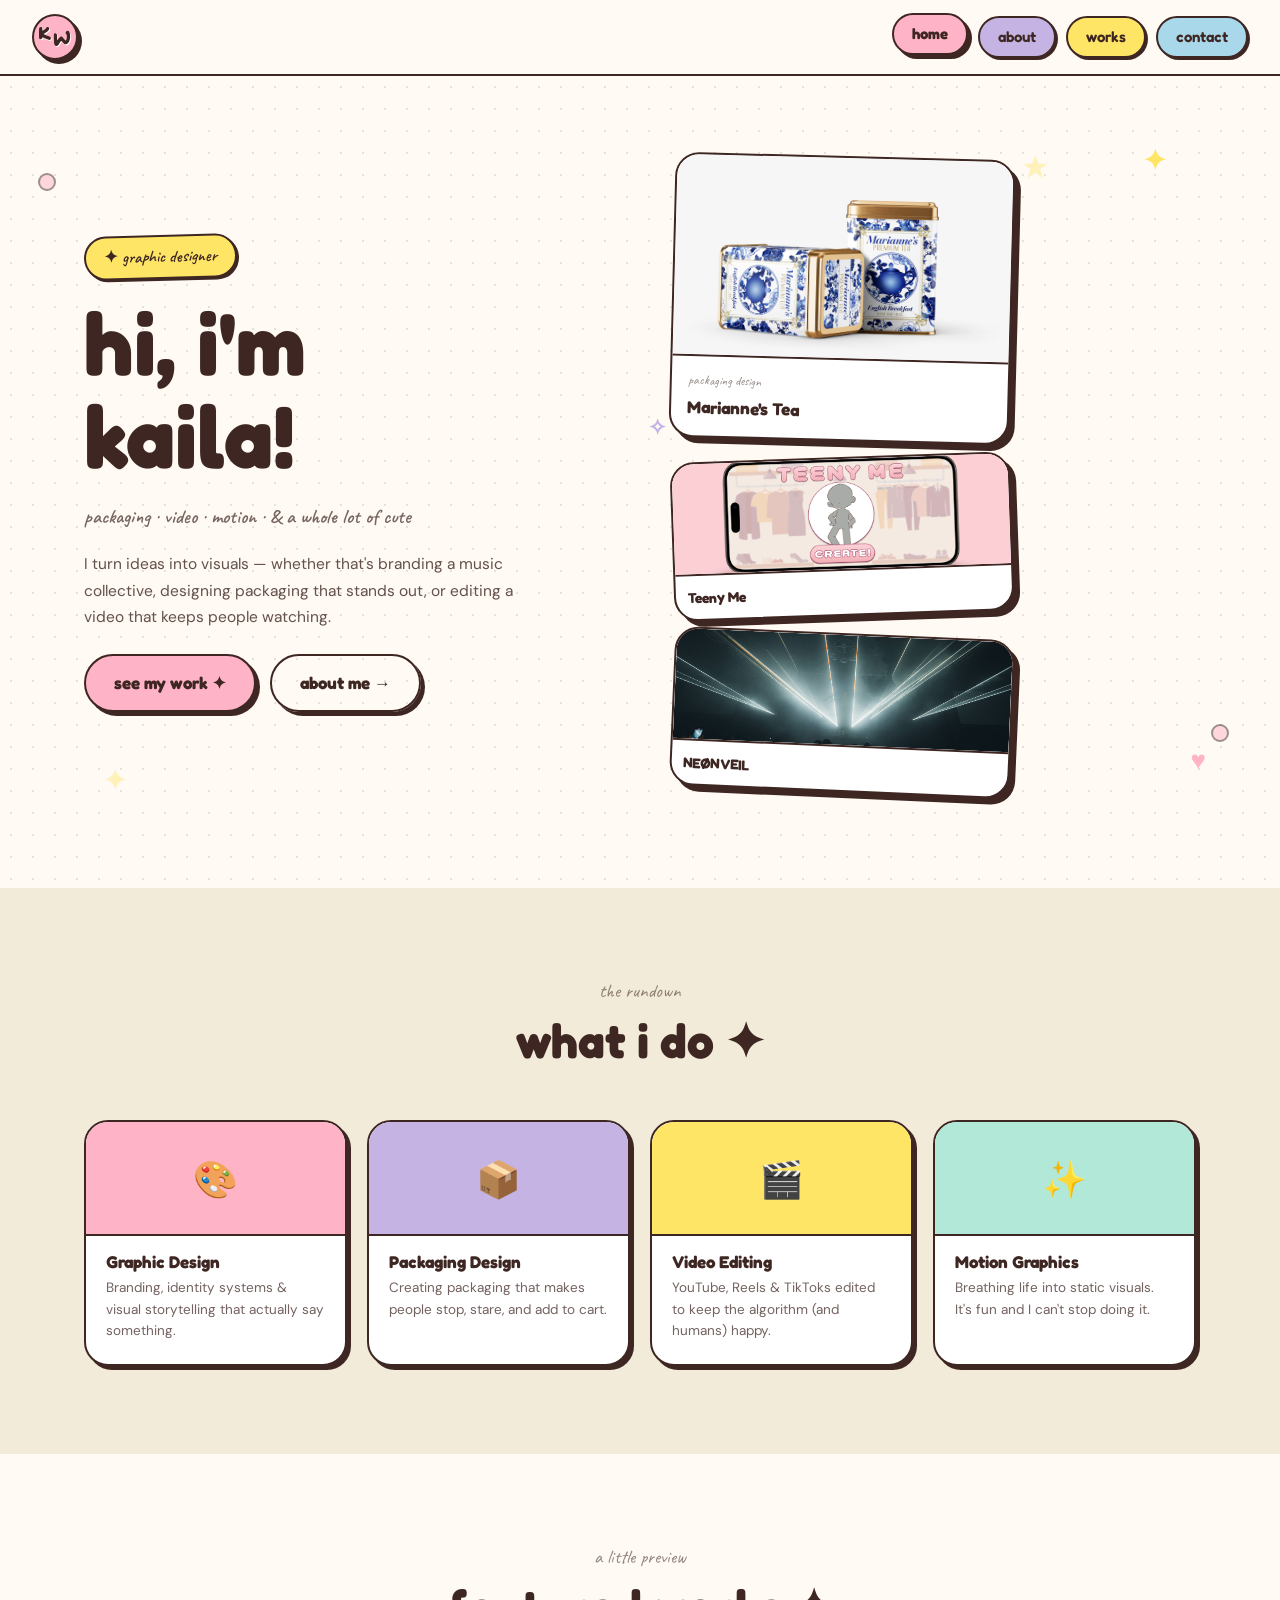
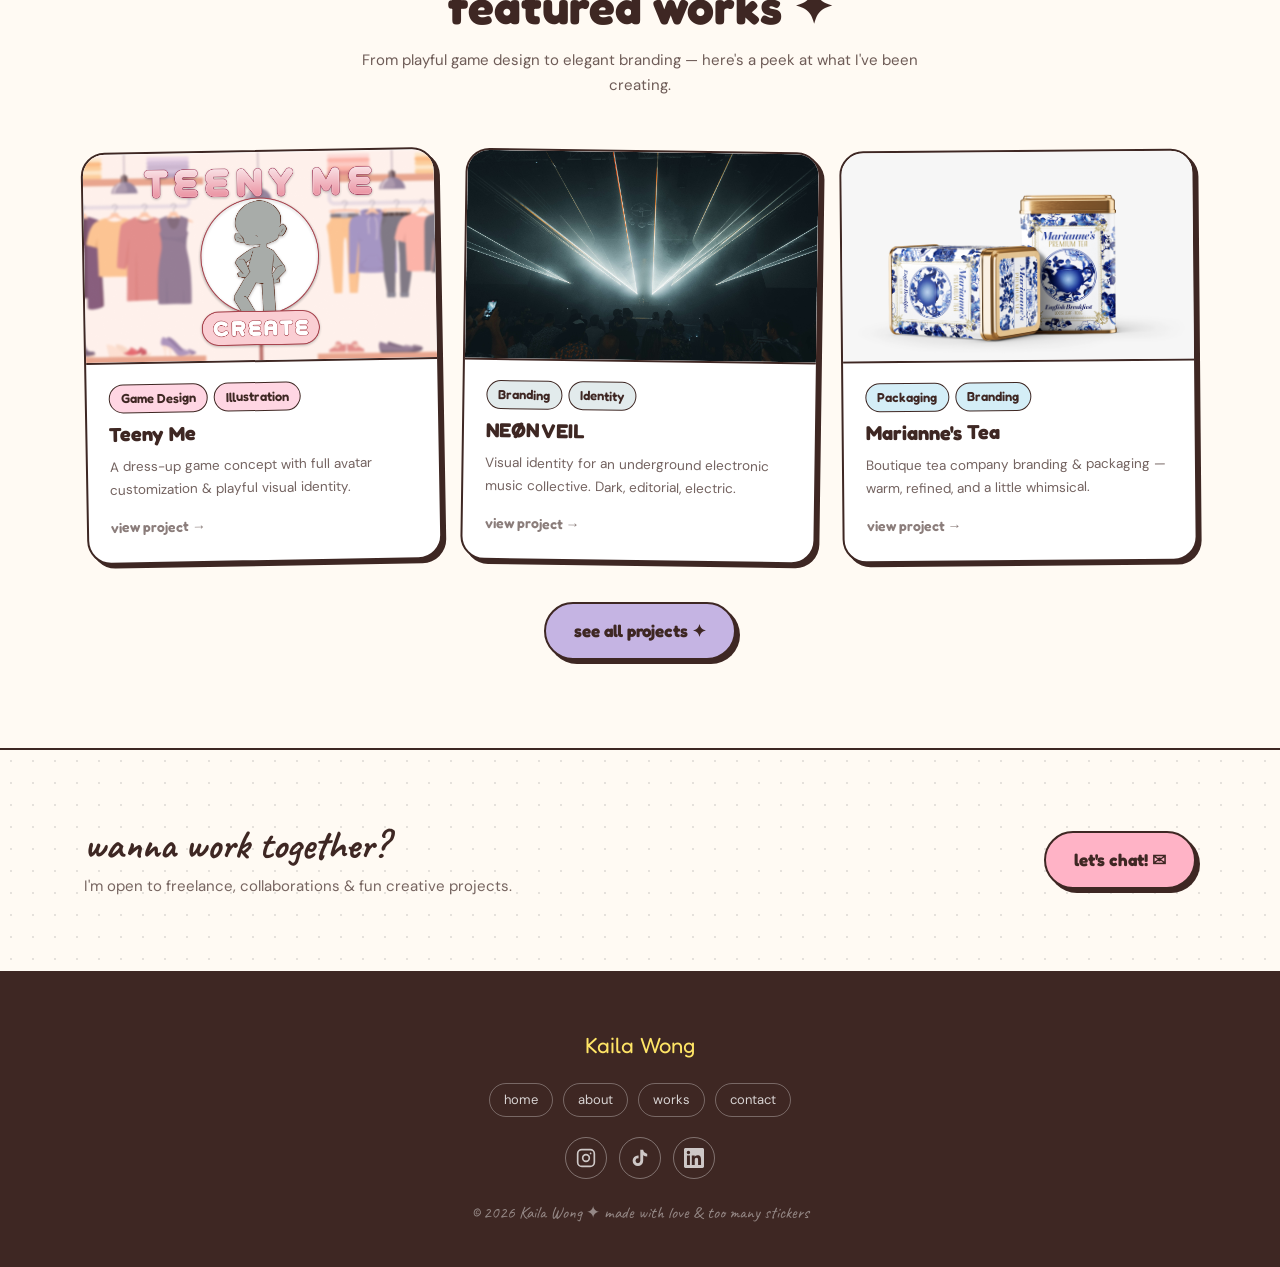
==== index.html @ 38f7f933 "initial commit - portfolio redesign" ====
<!DOCTYPE html>
<html lang="en">
<head>
  <meta charset="UTF-8" />
  <meta name="viewport" content="width=device-width, initial-scale=1.0" />
  <title>Kaila Wong — Graphic Designer</title>
  <link rel="icon" type="image/svg+xml" href="assets/images/logo/KW-PL-BrownWhite.svg" />
  <link rel="stylesheet" href="css/styles.css" />
  <link rel="stylesheet" href="css/index.css" />
</head>
<body>

  <!-- NAV -->
  <nav class="nav" role="navigation" aria-label="Main navigation">
    <a href="index.html" class="nav-logo" aria-label="Kaila Wong — home"><img src="assets/images/logo/KW-PL-BrownWhite.svg" alt="KW" class="nav-logo-img"></a>
    <button class="nav-toggle" aria-label="Toggle menu" aria-expanded="false">☰</button>
    <ul class="nav-links" id="nav-links">
      <li><a href="index.html"   class="nav-link active" data-color="pink">home</a></li>
      <li><a href="about.html"   class="nav-link" data-color="lavender">about</a></li>
      <li><a href="works.html"   class="nav-link" data-color="yellow">works</a></li>
      <li><a href="contact.html" class="nav-link" data-color="sky">contact</a></li>
    </ul>
  </nav>

  <main>

    <!-- HERO -->
    <section class="hero dot-bg">
      <div class="hero-inner container">

        <!-- Left: text -->
        <div class="hero-text">
          <span class="hero-tag hand">✦ graphic designer</span>
          <h1 class="hero-heading">hi, i'm<br>kaila!</h1>
          <p class="hero-sub hand">packaging · video · motion · &amp; a whole lot of cute</p>
          <p class="hero-desc">
            I turn ideas into visuals — whether that's branding a music collective,
            designing packaging that stands out, or editing a video that keeps people watching.
          </p>
          <div class="hero-btns">
            <a href="works.html" class="btn btn-pink">see my work ✦</a>
            <a href="about.html" class="btn btn-ghost">about me →</a>
          </div>
        </div>

        <!-- Right: sticker cluster -->
        <div class="hero-cluster" aria-hidden="true">
          <div class="cluster-card cluster-main shine">
            <div class="cluster-img-wrap">
              <div class="cluster-img-placeholder" style="background: #D4E5F7;">
                <span><img src="assets/images/mpt/EnglishBreakfast.jpg" alt="tea cans"></span>
              </div>
            </div>
            <div class="cluster-info">
              <p class="cluster-cat hand">packaging design</p>
              <p class="cluster-name">Marianne's Tea</p>
            </div>
          </div>
          <div class="cluster-card cluster-sm cluster-sm-1 shine">
            <div class="cluster-img-placeholder sm" style="background: #FFD6E3;">
              <span><img src="assets/images/tm/TeenyMeHomescreenPinkFinal.webp" alt="Teeny Me homepage"></span>
            </div>
            <p class="cluster-name sm">Teeny Me</p>
          </div>
          <div class="cluster-card cluster-sm cluster-sm-2 shine">
            <div class="cluster-img-placeholder sm" style="background: #3E5452;">
              <span><img src="assets/images/nv/lightshow-hero.webp" alt=""></span>
            </div>
            <p class="cluster-name sm">NEØN VEIL</p>
          </div>

          <!-- Floating deco stickers -->
          <span class="deco deco-star" style="top:-18px;right:30px;--r:12deg;--dur:3.5s;--delay:0s;">✦</span>
          <span class="deco deco-heart" style="bottom:10px;right:-10px;--r:-8deg;--dur:4.2s;--delay:0.6s;">♥</span>
          <span class="deco deco-spark" style="top:40%;left:-24px;--r:5deg;--dur:5s;--delay:1s;">✧</span>
        </div>

      </div>

      <!-- Background floating deco (hero level) -->
      <div aria-hidden="true">
        <span class="deco deco-dot" style="top:12%;left:3%;--r:0deg;--dur:5.5s;--delay:0.2s;"></span>
        <span class="deco deco-dot" style="bottom:18%;right:4%;--r:0deg;--dur:6s;--delay:1.4s;"></span>
        <span class="deco deco-star-lg" style="top:8%;right:18%;--r:-15deg;--dur:4.5s;--delay:0.8s;">★</span>
        <span class="deco deco-star-lg" style="bottom:10%;left:8%;--r:20deg;--dur:4s;--delay:1.8s;">✦</span>
      </div>
    </section>

    <!-- WHAT I DO -->
    <section class="section what-i-do section-alt">
      <div class="container">
        <div class="section-header">
          <span class="section-eyebrow">the rundown</span>
          <h2 class="section-title">what i do ✦</h2>
        </div>
        <div class="services-grid">

          <div class="service-card sticker-card shine" style="--accent: var(--pink);">
            <div class="service-icon" style="background: var(--pink);">🎨</div>
            <h3 class="service-name">Graphic Design</h3>
            <p class="service-desc">Branding, identity systems &amp; visual storytelling that actually say something.</p>
          </div>

          <div class="service-card sticker-card shine" style="--accent: var(--lavender);">
            <div class="service-icon" style="background: var(--lavender);">📦</div>
            <h3 class="service-name">Packaging Design</h3>
            <p class="service-desc">Creating packaging that makes people stop, stare, and add to cart.</p>
          </div>

          <div class="service-card sticker-card shine" style="--accent: var(--yellow);">
            <div class="service-icon" style="background: var(--yellow);">🎬</div>
            <h3 class="service-name">Video Editing</h3>
            <p class="service-desc">YouTube, Reels &amp; TikToks edited to keep the algorithm (and humans) happy.</p>
          </div>

          <div class="service-card sticker-card shine" style="--accent: var(--mint);">
            <div class="service-icon" style="background: var(--mint);">✨</div>
            <h3 class="service-name">Motion Graphics</h3>
            <p class="service-desc">Breathing life into static visuals. It's fun and I can't stop doing it.</p>
          </div>

        </div>
      </div>
    </section>

    <!-- FEATURED WORKS -->
    <section class="section featured-works">
      <div class="container">
        <div class="section-header">
          <span class="section-eyebrow">a little preview</span>
          <h2 class="section-title">featured works ✦</h2>
          <p class="section-desc">From playful game design to elegant branding — here's a peek at what I've been creating.</p>
        </div>
        <div class="featured-grid">

          <!-- Project 1 -->
          <a href="teeny-me.html" class="featured-card sticker-card shine">
            <div class="featured-img" style="background: #FFD6E3;">
              <span class="featured-img-label"><img src="assets/images/tm/Home Page.webp" alt="teeny me title screen" style="pointer-events:none;"></span>
            </div>
            <div class="featured-info">
              <div class="featured-tags">
                <span class="badge pink">Game Design</span>
                <span class="badge pink">Illustration</span>
              </div>
              <h3 class="featured-title">Teeny Me</h3>
              <p class="featured-desc">A dress-up game concept with full avatar customization &amp; playful visual identity.</p>
              <span class="featured-cta">view project →</span>
            </div>
          </a>

          <!-- Project 2 -->
          <a href="neon-veil.html" class="featured-card sticker-card shine">
            <div class="featured-img" style="background: #3E5452;">
              <span class="featured-img-label"><img src="assets/images/nv/lightshow-hero.webp" alt="" style="pointer-events:none;"></span>
            </div>
            <div class="featured-info">
              <div class="featured-tags">
                <span class="badge" style="background:rgba(160,189,191,0.3);border-color:var(--dark);">Branding</span>
                <span class="badge" style="background:rgba(160,189,191,0.3);border-color:var(--dark);">Identity</span>
              </div>
              <h3 class="featured-title">NEØN VEIL</h3>
              <p class="featured-desc">Visual identity for an underground electronic music collective. Dark, editorial, electric.</p>
              <span class="featured-cta">view project →</span>
            </div>
          </a>

          <!-- Project 3 -->
          <a href="marianne-tea.html" class="featured-card sticker-card shine">
            <div class="featured-img" style="background: #D4E5F7;">
              <span class="featured-img-label"><img src="assets/images/mpt/EnglishBreakfast.jpg" alt="" style="pointer-events:none;"></span>
            </div>
            <div class="featured-info">
              <div class="featured-tags">
                <span class="badge sky">Packaging</span>
                <span class="badge sky">Branding</span>
              </div>
              <h3 class="featured-title">Marianne's Tea</h3>
              <p class="featured-desc">Boutique tea company branding &amp; packaging — warm, refined, and a little whimsical.</p>
              <span class="featured-cta">view project →</span>
            </div>
          </a>

        </div>

        <div class="featured-cta-wrap">
          <a href="works.html" class="btn btn-lavender">see all projects ✦</a>
        </div>
      </div>
    </section>

    <!-- CTA STRIP -->
    <section class="cta-strip dot-bg">
      <div class="container cta-inner">
        <div class="cta-text">
          <h2 class="cta-heading hand">wanna work together?</h2>
          <p class="cta-desc">I'm open to freelance, collaborations &amp; fun creative projects.</p>
        </div>
        <a href="contact.html" class="btn btn-pink">let's chat! ✉</a>
      </div>
    </section>

  </main>

  <!-- FOOTER -->
  <footer class="footer">
    <span class="footer-name">Kaila Wong</span>
    <nav class="footer-nav" aria-label="Footer navigation">
      <a href="index.html">home</a>
      <a href="about.html">about</a>
      <a href="works.html">works</a>
      <a href="contact.html">contact</a>
    </nav>
    <div class="footer-socials">
      <a href="https://instagram.com/goldinwinterr" class="footer-social-icon" target="_blank" rel="noopener" aria-label="Instagram">
        <svg xmlns="http://www.w3.org/2000/svg" width="20" height="20" viewBox="0 0 24 24" fill="none" stroke="currentColor" stroke-width="2" stroke-linecap="round" stroke-linejoin="round" aria-hidden="true"><rect x="2" y="2" width="20" height="20" rx="5" ry="5"/><circle cx="12" cy="12" r="4"/><circle cx="17.5" cy="6.5" r="1" fill="currentColor" stroke="none"/></svg>
      </a>
      <a href="https://tiktok.com/@goldinwinter" class="footer-social-icon" target="_blank" rel="noopener" aria-label="TikTok">
        <svg xmlns="http://www.w3.org/2000/svg" width="20" height="20" viewBox="0 0 24 24" fill="currentColor" aria-hidden="true"><path d="M19.59 6.69a4.83 4.83 0 0 1-3.77-4.25V2h-3.45v13.67a2.89 2.89 0 0 1-2.88 2.5 2.89 2.89 0 0 1-2.89-2.89 2.89 2.89 0 0 1 2.89-2.89c.28 0 .54.04.79.1V9.01a6.33 6.33 0 0 0-.79-.05 6.34 6.34 0 0 0-6.34 6.34 6.34 6.34 0 0 0 6.34 6.34 6.34 6.34 0 0 0 6.33-6.34V8.67a8.28 8.28 0 0 0 4.84 1.55V6.76a4.84 4.84 0 0 1-1.07-.07z"/></svg>
      </a>
      <a href="https://www.linkedin.com/in/kaila-wong-a14934258" class="footer-social-icon" target="_blank" rel="noopener" aria-label="LinkedIn">
        <svg xmlns="http://www.w3.org/2000/svg" width="20" height="20" viewBox="0 0 24 24" fill="currentColor" aria-hidden="true"><path d="M20.447 20.452h-3.554v-5.569c0-1.328-.027-3.037-1.852-3.037-1.853 0-2.136 1.445-2.136 2.939v5.667H9.351V9h3.414v1.561h.046c.477-.9 1.637-1.85 3.37-1.85 3.601 0 4.267 2.37 4.267 5.455v6.286zM5.337 7.433a2.062 2.062 0 0 1-2.063-2.065 2.064 2.064 0 1 1 2.063 2.065zm1.782 13.019H3.555V9h3.564v11.452zM22.225 0H1.771C.792 0 0 .774 0 1.729v20.542C0 23.227.792 24 1.771 24h20.451C23.2 24 24 23.227 24 22.271V1.729C24 .774 23.2 0 22.222 0h.003z"/></svg>
      </a>
    </div>
    <p class="footer-copy">© 2026 Kaila Wong ✦ made with love &amp; too many stickers</p>
  </footer>

  <script src="js/script.js"></script>
</body>
</html>
---- css/styles.css ----
@import url('https://fonts.googleapis.com/css2?family=Fredoka:wght@400;500;600;700&family=Caveat:wght@400;600;700&family=DM+Sans:ital,opsz,wght@0,9..40,300;0,9..40,400;0,9..40,500;0,9..40,600;1,9..40,400&display=swap');

/* ============================================
   RESET & BASE
   ============================================ */
*, *::before, *::after {
  box-sizing: border-box;
  margin: 0;
  padding: 0;
}

:root {
  /* Core palette */
  --cream:          #FFFAF3;
  --cream-dark:     #F2EBD9;
  --dark:           #3E2723;
  --white:          #FFFFFF;

  /* Sticker accent colors */
  --pink:           #FFB3C6;
  --pink-light:     #FFD6E3;
  --lavender:       #C5B4E3;
  --lavender-light: #E2D9F5;
  --yellow:         #FFE566;
  --yellow-light:   #FFF7C0;
  --mint:           #B2E8D8;
  --mint-light:     #D6F5ED;
  --sky:            #A8D8EA;
  --sky-light:      #D4EEF7;
  --coral:          #FF8C7A;
  --coral-light:    #FFCFC9;

  /* Typography */
  --font-display: 'Fredoka', sans-serif;
  --font-hand:    'Caveat', cursive;
  --font-body:    'DM Sans', sans-serif;

  /* Sticker shadows (offset, no blur) */
  --shadow-xs: 2px 2px 0 var(--dark);
  --shadow-sm: 4px 4px 0 var(--dark);
  --shadow-md: 6px 6px 0 var(--dark);
  --shadow-lg: 9px 9px 0 var(--dark);

  /* Borders */
  --border:       2.5px solid var(--dark);
  --border-thin:  1.5px solid var(--dark);
  --border-thick: 4px solid var(--dark);

  /* Radii */
  --r-sm:   8px;
  --r-md:   16px;
  --r-lg:   24px;
  --r-xl:   36px;
  --r-pill: 100px;

  /* Layout */
  --max-w: 1160px;
  --pad-x: 24px;
}

html { scroll-behavior: smooth; }

body {
  font-family: var(--font-body);
  background: var(--cream);
  color: var(--dark);
  line-height: 1.65;
  min-height: 100vh;
}

img { max-width: 100%; display: block; }
a   { color: inherit; text-decoration: none; }
ul  { list-style: none; }
button { font-family: inherit; cursor: pointer; }
[hidden] { display: none !important; }

/* ============================================
   TYPOGRAPHY
   ============================================ */
h1, h2, h3, h4 {
  font-family: var(--font-display);
  font-weight: 700;
  line-height: 1.15;
}

.hand { font-family: var(--font-hand); }

/* ============================================
   NAV
   ============================================ */
.nav {
  position: sticky;
  top: 0;
  z-index: 200;
  background: var(--cream);
  border-bottom: var(--border);
  padding: 14px 32px;
  display: flex;
  align-items: center;
  justify-content: space-between;
  gap: 16px;
}

.nav-logo {
  width: 46px;
  height: 46px;
  flex-shrink: 0;
  background: var(--pink);
  border: var(--border);
  border-radius: 50%;
  box-shadow: var(--shadow-sm);
  display: flex;
  align-items: center;
  justify-content: center;
  font-family: var(--font-display);
  font-weight: 700;
  font-size: 17px;
  color: var(--dark);
  transition: transform 0.2s ease, box-shadow 0.2s ease;
  overflow: hidden;
}
.nav-logo-img {
  width: 100%;
  height: 100%;
  object-fit: contain;
  display: block;
  padding: 5px;
}
.nav-logo:hover {
  transform: rotate(-8deg) scale(1.06);
  box-shadow: var(--shadow-md);
}

.nav-links {
  display: flex;
  align-items: center;
  gap: 10px;
  flex-wrap: wrap;
}

.nav-link {
  display: inline-block;
  padding: 7px 18px;
  font-family: var(--font-display);
  font-size: 15px;
  font-weight: 600;
  color: var(--dark);
  background: var(--white);
  border: var(--border);
  border-radius: var(--r-pill);
  box-shadow: var(--shadow-xs);
  transition: transform 0.15s ease, box-shadow 0.15s ease;
}
.nav-link:hover,
.nav-link.active {
  transform: translateY(-3px);
  box-shadow: var(--shadow-sm);
}
.nav-link.active { font-weight: 700; }

.nav-link[data-color="pink"]     { background: var(--pink); }
.nav-link[data-color="lavender"] { background: var(--lavender); }
.nav-link[data-color="yellow"]   { background: var(--yellow); }
.nav-link[data-color="sky"]      { background: var(--sky); }

/* Hamburger */
.nav-toggle {
  display: none;
  background: var(--white);
  border: var(--border);
  border-radius: var(--r-sm);
  padding: 8px 11px;
  font-size: 18px;
  box-shadow: var(--shadow-xs);
  line-height: 1;
  transition: transform 0.15s;
}
.nav-toggle:hover { transform: scale(1.05); }

@media (max-width: 680px) {
  .nav { padding: 14px 20px; position: relative; }
  .nav-toggle { display: block; }
  .nav-links {
    display: none;
    position: absolute;
    top: calc(100% + 1px);
    left: 0; right: 0;
    background: var(--cream);
    border-bottom: var(--border);
    padding: 16px 20px;
    flex-direction: column;
    align-items: flex-end;
    gap: 8px;
  }
  .nav-links.open { display: flex; }
}

/* ============================================
   FOOTER
   ============================================ */
.footer {
  background: var(--dark);
  color: var(--white);
  border-top: var(--border);
  padding: 52px 32px 40px;
  display: flex;
  flex-direction: column;
  align-items: center;
  gap: 20px;
  text-align: center;
}
.footer-name {
  font-family: var(--font-display);
  font-size: 22px;
  color: var(--yellow);
}
.footer-nav {
  display: flex;
  gap: 10px;
  flex-wrap: wrap;
  justify-content: center;
}
.footer-nav a {
  padding: 5px 14px;
  font-size: 13px;
  font-family: var(--font-body);
  border: 1.5px solid rgba(255,255,255,0.3);
  border-radius: var(--r-pill);
  color: rgba(255,255,255,0.8);
  transition: background 0.2s, color 0.2s;
}
.footer-nav a:hover {
  background: var(--white);
  color: var(--dark);
  border-color: var(--white);
}
.footer-copy {
  font-family: var(--font-hand);
  font-size: 17px;
  color: rgba(255,255,255,0.45);
}
.footer-socials {
  display: flex;
  gap: 12px;
  align-items: center;
}
.footer-social-icon {
  width: 42px;
  height: 42px;
  background: transparent;
  border: 1.5px solid rgba(255,255,255,0.35);
  border-radius: 50%;
  display: flex;
  align-items: center;
  justify-content: center;
  color: rgba(255,255,255,0.75);
  transition: background 0.2s, color 0.2s, border-color 0.2s, transform 0.2s;
}
.footer-social-icon:hover {
  background: var(--white);
  color: var(--dark);
  border-color: var(--white);
  transform: translateY(-2px);
}

/* ============================================
   SHARED COMPONENTS
   ============================================ */

/* Sticker card */
.sticker-card {
  background: var(--white);
  border: var(--border);
  border-radius: var(--r-lg);
  box-shadow: var(--shadow-sm);
  overflow: hidden;
  transition: transform 0.2s ease, box-shadow 0.2s ease;
}
.sticker-card:hover {
  transform: translateY(-5px) rotate(-1.5deg);
  box-shadow: var(--shadow-lg);
}

/* Badge / pill tag */
.badge {
  display: inline-flex;
  align-items: center;
  gap: 4px;
  padding: 3px 11px;
  font-family: var(--font-display);
  font-size: 13px;
  font-weight: 600;
  background: var(--yellow-light);
  border: var(--border-thin);
  border-radius: var(--r-pill);
  white-space: nowrap;
}
.badge.pink     { background: var(--pink-light); }
.badge.lavender { background: var(--lavender-light); }
.badge.mint     { background: var(--mint-light); }
.badge.sky      { background: var(--sky-light); }
.badge.coral    { background: var(--coral-light); }

/* Buttons */
.btn {
  display: inline-flex;
  align-items: center;
  gap: 8px;
  padding: 13px 28px;
  font-family: var(--font-display);
  font-size: 17px;
  font-weight: 700;
  color: var(--dark);
  background: var(--yellow);
  border: var(--border);
  border-radius: var(--r-pill);
  box-shadow: var(--shadow-sm);
  transition: transform 0.15s ease, box-shadow 0.15s ease;
}
.btn:hover {
  transform: translate(-2px, -2px);
  box-shadow: var(--shadow-md);
}
.btn:active {
  transform: translate(2px, 2px);
  box-shadow: var(--shadow-xs);
}
.btn-ghost {
  background: transparent;
  box-shadow: var(--shadow-sm);
}
.btn-ghost:hover {
  background: var(--dark);
  color: var(--white);
}
.btn-pink     { background: var(--pink); }
.btn-lavender { background: var(--lavender); }
.btn-sky      { background: var(--sky); }
.btn-mint     { background: var(--mint); }

/* Section header */
.section-header {
  text-align: center;
  margin-bottom: 52px;
}
.section-eyebrow {
  display: block;
  font-family: var(--font-hand);
  font-size: 19px;
  color: var(--dark);
  opacity: 0.55;
  margin-bottom: 6px;
}
.section-title {
  font-family: var(--font-display);
  font-size: clamp(28px, 4.5vw, 48px);
  font-weight: 700;
  color: var(--dark);
}
.section-desc {
  margin-top: 14px;
  font-size: 15px;
  opacity: 0.75;
  max-width: 560px;
  margin-left: auto;
  margin-right: auto;
}

/* Layout helpers */
.container {
  max-width: var(--max-w);
  margin: 0 auto;
  padding: 0 var(--pad-x);
}
.section { padding: 88px var(--pad-x); }
.section-alt { background: var(--cream-dark); }

/* Dot grid background */
.dot-bg {
  background-image: radial-gradient(circle, rgba(42,39,51,0.12) 1.5px, transparent 1.5px);
  background-size: 22px 22px;
}

/* Floating decorations */
@keyframes float {
  0%, 100% { transform: translateY(0px) rotate(var(--r, 0deg)); }
  50%       { transform: translateY(-10px) rotate(var(--r, 0deg)); }
}
@keyframes float-slow {
  0%, 100% { transform: translateY(0px) rotate(var(--r, 0deg)); }
  50%       { transform: translateY(-6px) rotate(var(--r, 0deg)); }
}

.deco {
  position: absolute;
  pointer-events: none;
  user-select: none;
  animation: float var(--dur, 4s) ease-in-out infinite;
  animation-delay: var(--delay, 0s);
}

.shine {
  position: relative;
  overflow: hidden;
}

/* ============================================
   LIGHTBOX
   ============================================ */
#lightbox {
  display: none;
  position: fixed;
  inset: 0;
  z-index: 9999;
  background: rgba(42,39,51,0.88);
  align-items: center;
  justify-content: center;
  padding: 24px;
}
#lightbox.lb-open { display: flex; }

.lb-img {
  max-width: 100%;
  max-height: 90vh;
  border: var(--border);
  border-radius: var(--r-lg);
  box-shadow: var(--shadow-lg);
  object-fit: contain;
  display: block;
}

/* SVG gets a light bg so transparency doesn't make it invisible */
#lightbox.lb-svg .lb-img {
  background: #F5F5F3;
  padding: 32px;
  border-radius: var(--r-lg);
  max-height: 80vh;
  max-width: min(80vw, 600px);
}

.lb-close {
  position: absolute;
  top: 20px;
  right: 24px;
  background: var(--white);
  border: var(--border);
  border-radius: 50%;
  width: 44px;
  height: 44px;
  font-size: 18px;
  display: flex;
  align-items: center;
  justify-content: center;
  box-shadow: var(--shadow-sm);
  cursor: pointer;
  transition: transform 0.15s;
}
.lb-close:hover { transform: scale(1.1) rotate(10deg); }

/* ============================================
   RESPONSIVE HELPERS
   ============================================ */
@media (max-width: 768px) {
  .section { padding: 60px var(--pad-x); }
  .hide-mobile { display: none !important; }
}
@media (min-width: 769px) {
  .hide-desktop { display: none !important; }
}
---- css/index.css ----
/* ============================================
   HERO
   ============================================ */
.hero {
  position: relative;
  padding: 80px var(--pad-x) 96px;
  overflow: hidden;
}

.hero-inner {
  display: grid;
  grid-template-columns: 1fr 1fr;
  gap: 64px;
  align-items: center;
}

/* --- Hero text --- */
.hero-text {
  display: flex;
  flex-direction: column;
  gap: 18px;
}

.hero-tag {
  display: inline-flex;
  align-items: center;
  gap: 6px;
  padding: 6px 18px;
  background: var(--yellow);
  border: var(--border);
  border-radius: var(--r-pill);
  box-shadow: var(--shadow-xs);
  font-size: 17px;
  font-weight: 600;
  width: fit-content;
  transform: rotate(-1.5deg);
}

.hero-heading {
  font-family: var(--font-display);
  font-size: clamp(52px, 8vw, 88px);
  font-weight: 700;
  line-height: 1.05;
  color: var(--dark);
}

.hero-sub {
  font-size: 20px;
  font-weight: 600;
  color: var(--dark);
  opacity: 0.7;
}

.hero-desc {
  font-size: 15.5px;
  line-height: 1.7;
  color: var(--dark);
  opacity: 0.8;
  max-width: 460px;
}

.hero-btns {
  display: flex;
  gap: 14px;
  flex-wrap: wrap;
  margin-top: 6px;
}

/* --- Hero sticker cluster --- */
.hero-cluster {
  position: relative;
  display: flex;
  flex-direction: column;
  gap: 16px;
  align-items: center;
}

.cluster-card {
  background: var(--white);
  border: var(--border);
  border-radius: var(--r-lg);
  box-shadow: var(--shadow-md);
  overflow: hidden;
  transition: transform 0.25s ease, box-shadow 0.25s ease;
}
.cluster-card:hover {
  transform: translateY(-6px) rotate(-2deg);
  box-shadow: var(--shadow-lg);
}

.cluster-main {
  width: 100%;
  max-width: 340px;
  transform: rotate(1.5deg);
}
.cluster-main:hover { transform: translateY(-6px) rotate(-0.5deg); }

.cluster-img-wrap { width: 100%; }

.cluster-img-placeholder {
  width: 100%;
  height: 200px;
  display: flex;
  align-items: center;
  justify-content: center;
  font-family: var(--font-hand);
  font-size: 22px;
  font-weight: 700;
  color: rgba(42,39,51,0.45);
  overflow: hidden;
  position: relative;
}
.cluster-img-placeholder.sm { height: 110px; font-size: 16px; }

.cluster-img-placeholder span {
  display: block;
  width: 100%;
  height: 100%;
}
.cluster-img-placeholder span img {
  display: block;
  width: 100%;
  height: 100%;
  object-fit: cover;
  opacity: 1;
}

.cluster-info {
  padding: 14px 16px;
  border-top: var(--border);
}
.cluster-cat {
  font-size: 13px;
  opacity: 0.55;
  margin-bottom: 2px;
}
.cluster-name {
  font-family: var(--font-display);
  font-size: 17px;
  font-weight: 700;
}
.cluster-name.sm {
  font-size: 14px;
  padding: 10px 12px;
  border-top: var(--border);
}

/* Row of small cards */
.hero-cluster .cluster-sm {
  width: 100%;
  max-width: 340px;
}

.cluster-sm-1 { transform: rotate(-2deg); }
.cluster-sm-2 { transform: rotate(2.5deg); }
.cluster-sm-1:hover { transform: translateY(-5px) rotate(0.5deg); }
.cluster-sm-2:hover { transform: translateY(-5px) rotate(-0.5deg); }

/* Lay the small cards side by side */
.hero-cluster {
  display: grid;
  grid-template-columns: 1fr;
  grid-template-rows: auto auto;
  gap: 16px;
}

.cluster-main { grid-column: 1; }

.cluster-smalls {
  display: grid;
  grid-template-columns: 1fr 1fr;
  gap: 14px;
  width: 100%;
  max-width: 340px;
}

/* Floating deco text */
.deco-star  { font-size: 28px; color: var(--yellow); font-weight: 900; }
.deco-heart { font-size: 26px; color: var(--pink); }
.deco-spark { font-size: 22px; color: var(--lavender); font-weight: 700; }
.deco-star-lg { font-size: 32px; color: var(--yellow); opacity: 0.4; }
.deco-dot {
  width: 18px; height: 18px;
  border-radius: 50%;
  background: var(--pink);
  border: var(--border);
  opacity: 0.5;
}

/* ============================================
   WHAT I DO
   ============================================ */
.services-grid {
  display: grid;
  grid-template-columns: repeat(4, 1fr);
  gap: 20px;
}

.service-card {
  padding: 0;
  display: flex;
  flex-direction: column;
  gap: 0;
}

.service-icon {
  width: 100%;
  padding: 28px 0 24px;
  font-size: 36px;
  text-align: center;
  border-bottom: var(--border);
  transition: font-size 0.2s;
}
.service-card:hover .service-icon { font-size: 40px; }

.service-name {
  font-family: var(--font-display);
  font-size: 17px;
  font-weight: 700;
  padding: 16px 20px 6px;
}

.service-desc {
  font-size: 13.5px;
  padding: 0 20px 22px;
  opacity: 0.72;
  line-height: 1.6;
  flex: 1;
}

/* ============================================
   FEATURED WORKS
   ============================================ */
.featured-grid {
  display: grid;
  grid-template-columns: repeat(3, 1fr);
  gap: 24px;
  margin-bottom: 40px;
}

.featured-card {
  display: flex;
  flex-direction: column;
  cursor: pointer;
}
.featured-card:nth-child(1) { transform: rotate(-1deg); }
.featured-card:nth-child(2) { transform: rotate(0.8deg); }
.featured-card:nth-child(3) { transform: rotate(-0.5deg); }
.featured-card:nth-child(1):hover { transform: translateY(-6px) rotate(1deg); }
.featured-card:nth-child(2):hover { transform: translateY(-6px) rotate(-1deg); }
.featured-card:nth-child(3):hover { transform: translateY(-6px) rotate(1.5deg); }

.featured-img {
  width: 100%;
  height: 210px;
  display: flex;
  align-items: center;
  justify-content: center;
  border-bottom: var(--border);
  position: relative;
  overflow: hidden;
}
.featured-img-label {
  font-family: var(--font-hand);
  font-size: 20px;
  font-weight: 700;
  color: rgba(42,39,51,0.45);
  display: block;
  width: 100%;
  height: 100%;
}
.featured-img-label img {
  display: block;
  width: 100%;
  height: 100%;
  object-fit: cover;
}

.featured-info {
  padding: 20px 22px 24px;
  display: flex;
  flex-direction: column;
  gap: 10px;
  flex: 1;
}
.featured-tags { display: flex; gap: 6px; flex-wrap: wrap; }

.featured-title {
  font-family: var(--font-display);
  font-size: 20px;
  font-weight: 700;
}

.featured-desc {
  font-size: 13.5px;
  opacity: 0.72;
  line-height: 1.65;
  flex: 1;
}

.featured-cta {
  font-family: var(--font-display);
  font-size: 14px;
  font-weight: 600;
  opacity: 0.6;
  margin-top: 4px;
  transition: opacity 0.2s;
}
.featured-card:hover .featured-cta { opacity: 1; }

.featured-cta-wrap {
  text-align: center;
}

/* ============================================
   CTA STRIP
   ============================================ */
.cta-strip {
  padding: 72px var(--pad-x);
  border-top: var(--border);
  border-bottom: var(--border);
}

.cta-inner {
  display: flex;
  align-items: center;
  justify-content: space-between;
  gap: 32px;
  flex-wrap: wrap;
}

.cta-heading {
  font-size: clamp(26px, 4vw, 40px);
  font-weight: 700;
  margin-bottom: 6px;
}

.cta-desc {
  font-size: 15px;
  opacity: 0.7;
}

/* ============================================
   RESPONSIVE
   ============================================ */
@media (max-width: 1024px) {
  .services-grid { grid-template-columns: repeat(2, 1fr); }
  .featured-grid  { grid-template-columns: repeat(2, 1fr); }
  .featured-grid .featured-card:last-child { grid-column: span 2; }
}

@media (max-width: 768px) {
  .hero-inner {
    grid-template-columns: 1fr;
    gap: 48px;
  }
  .hero-cluster { display: none; }
  .hero-heading { font-size: clamp(48px, 12vw, 72px); }
  .services-grid { grid-template-columns: 1fr 1fr; }
  .featured-grid { grid-template-columns: 1fr; }
  .featured-grid .featured-card:last-child { grid-column: span 1; }
  /* remove initial rotations on mobile */
  .featured-card:nth-child(1),
  .featured-card:nth-child(2),
  .featured-card:nth-child(3) { transform: none; }
  .cta-inner { flex-direction: column; text-align: center; }
}

@media (max-width: 480px) {
  .services-grid { grid-template-columns: 1fr; }
  .hero-btns { flex-direction: column; }
  .hero-btns .btn { text-align: center; justify-content: center; }
}
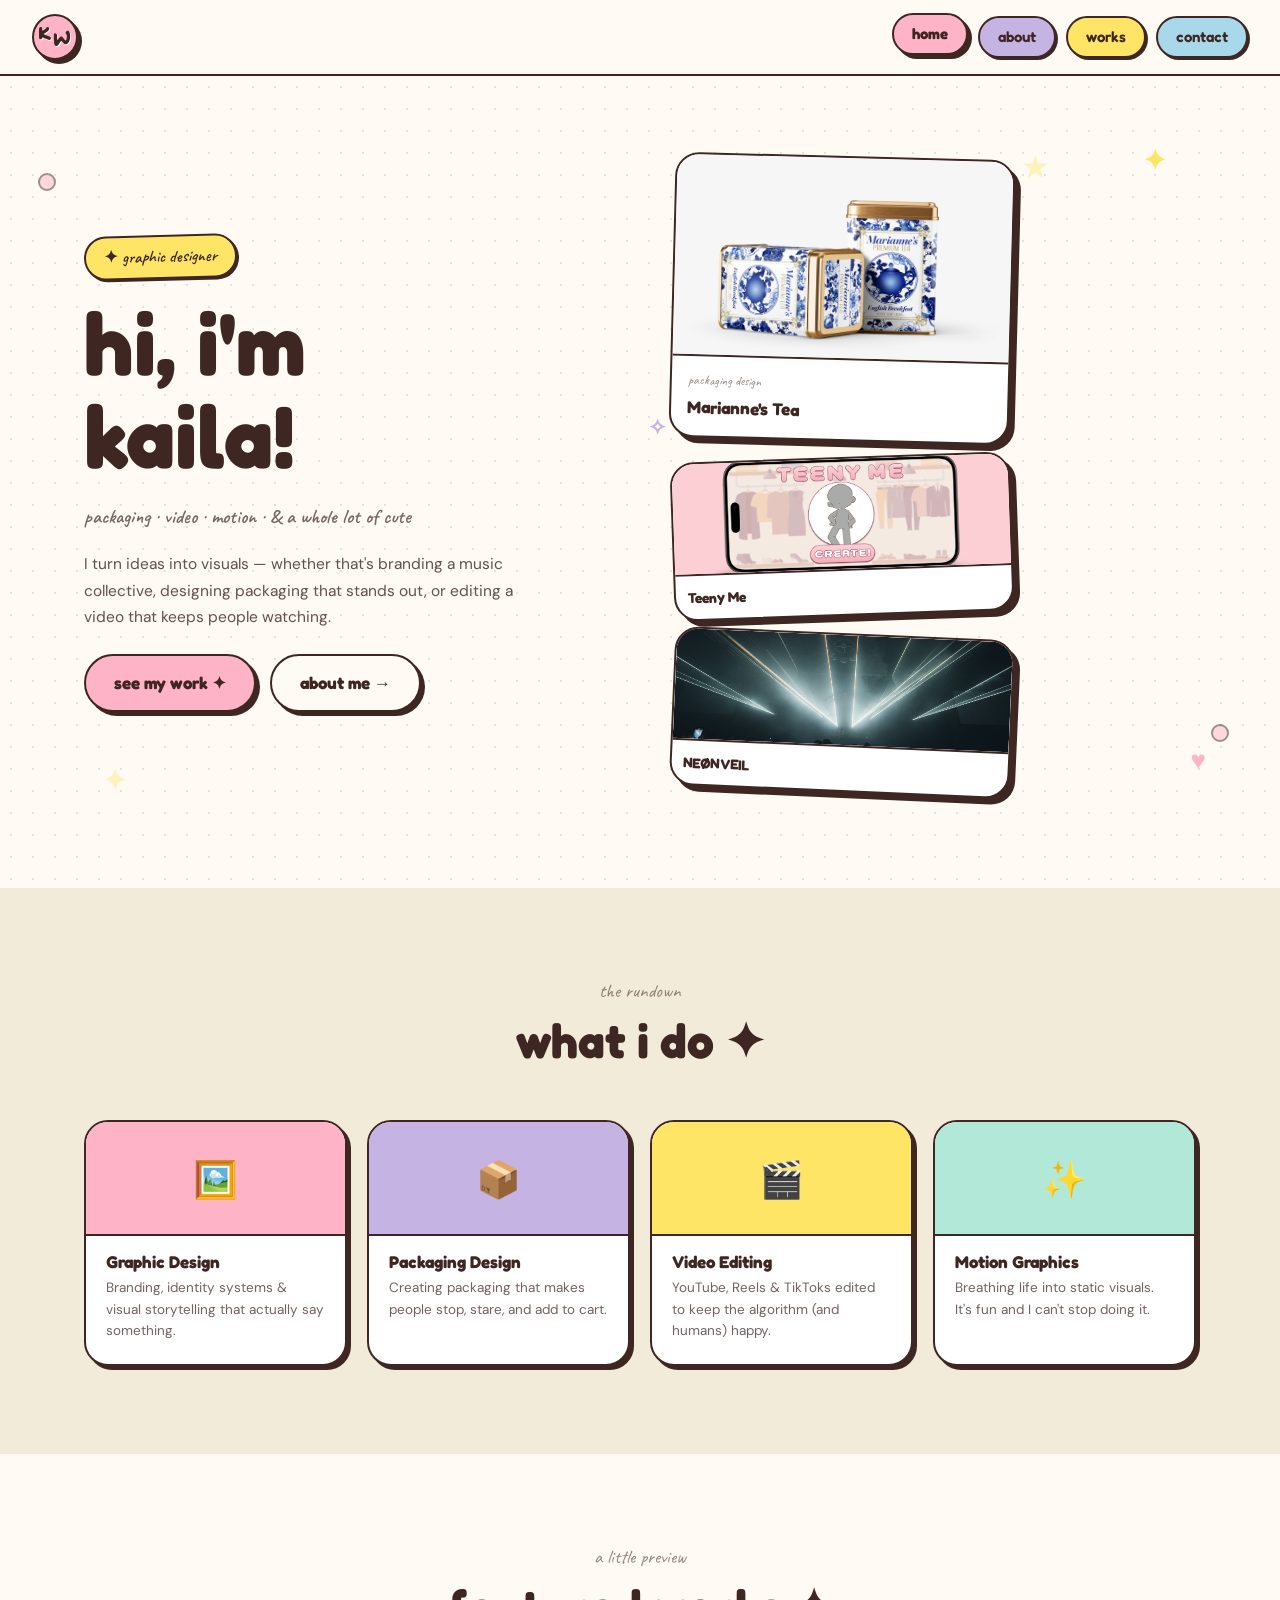
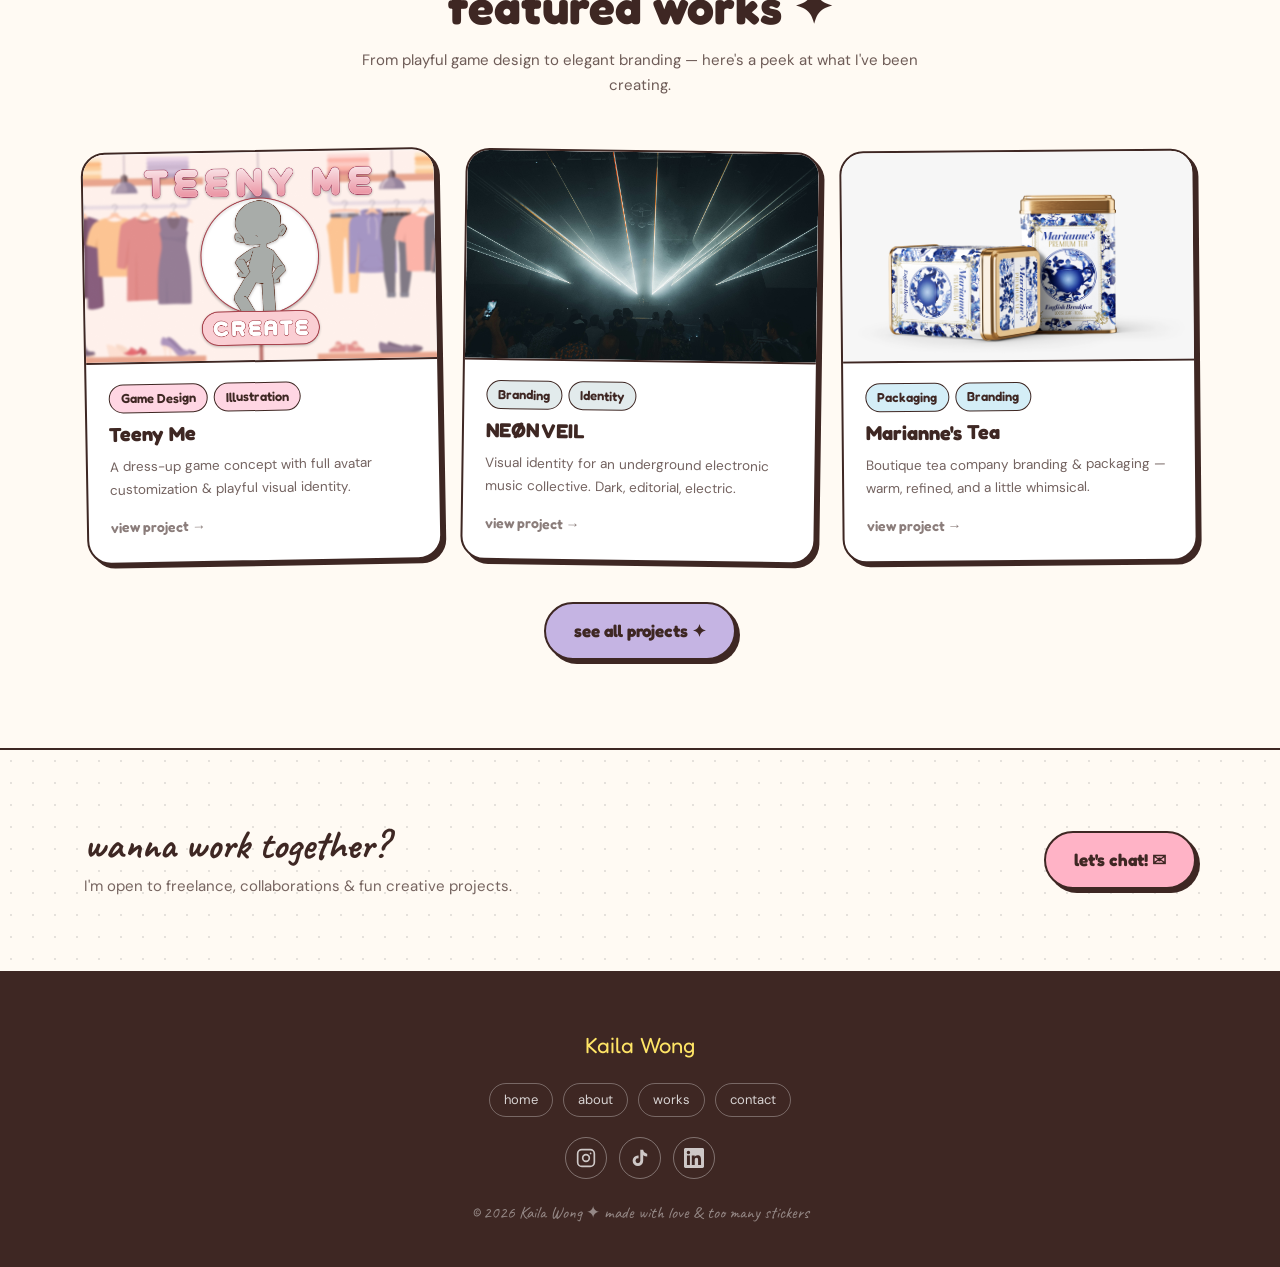
==== commit 27a00bfc: "changed about page personal image changed my profile picture" ====
--- a/index.html
+++ b/index.html
@@ -96,7 +96,7 @@
         <div class="services-grid">
 
           <div class="service-card sticker-card shine" style="--accent: var(--pink);">
-            <div class="service-icon" style="background: var(--pink);">🎨</div>
+            <div class="service-icon" style="background: var(--pink);">🖼️</div>
             <h3 class="service-name">Graphic Design</h3>
             <p class="service-desc">Branding, identity systems &amp; visual storytelling that actually say something.</p>
           </div>
--- a/css/styles.css
+++ b/css/styles.css
@@ -66,6 +66,11 @@
   color: var(--dark);
   line-height: 1.65;
   min-height: 100vh;
+  cursor: url("data:image/svg+xml,%3Csvg xmlns='http://www.w3.org/2000/svg' width='24' height='24' viewBox='0 0 24 24'%3E%3Cpolygon points='12,2 14.5,9.5 22,12 14.5,14.5 12,22 9.5,14.5 2,12 9.5,9.5' fill='%233E2723' stroke='%23FFFAF3' stroke-width='1.2'/%3E%3C/svg%3E") 12 12, auto;
+}
+
+a, button, [role="button"], input, textarea, select, label[for] {
+  cursor: url("data:image/svg+xml,%3Csvg xmlns='http://www.w3.org/2000/svg' width='24' height='24' viewBox='0 0 24 24'%3E%3Cpolygon points='12,2 14.5,9.5 22,12 14.5,14.5 12,22 9.5,14.5 2,12 9.5,9.5' fill='%23C0392B' stroke='%23FFFAF3' stroke-width='1.2'/%3E%3C/svg%3E") 12 12, pointer;
 }
 
 img { max-width: 100%; display: block; }
@@ -326,7 +331,7 @@
   box-shadow: var(--shadow-xs);
 }
 .btn-ghost {
-  background: transparent;
+  background: var(--cream);
   box-shadow: var(--shadow-sm);
 }
 .btn-ghost:hover {
@@ -458,6 +463,58 @@
 .lb-close:hover { transform: scale(1.1) rotate(10deg); }
 
 /* ============================================
+   CUSTOM CURSOR + TRAIL
+   ============================================ */
+html.custom-cursor,
+html.custom-cursor * {
+  cursor: none !important;
+}
+
+.cursor-plane {
+  position: fixed;
+  top: 0;
+  left: 0;
+  width: 32px;
+  height: 32px;
+  pointer-events: none;
+  z-index: 99999;
+  will-change: transform;
+  transform-origin: center center;
+  transition: opacity 0.2s;
+}
+
+.cursor-plane svg {
+  width: 100%;
+  height: 100%;
+  filter: drop-shadow(1px 1px 0 var(--dark));
+}
+
+.cursor-trail {
+  position: fixed;
+  pointer-events: none;
+  z-index: 99998;
+  user-select: none;
+  line-height: 1;
+  transform: translate(-50%, -50%);
+  font-style: normal;
+}
+
+@keyframes trail-float {
+  0%   {
+    opacity: 0.85;
+    transform: translate(calc(-50% + 0px), calc(-50% + 0px)) scale(1);
+  }
+  100% {
+    opacity: 0;
+    transform: translate(calc(-50% + var(--tx)), calc(-50% + var(--ty))) scale(0.2);
+  }
+}
+
+.cursor-trail-animate {
+  animation: trail-float 0.75s ease-out forwards;
+}
+
+/* ============================================
    RESPONSIVE HELPERS
    ============================================ */
 @media (max-width: 768px) {
